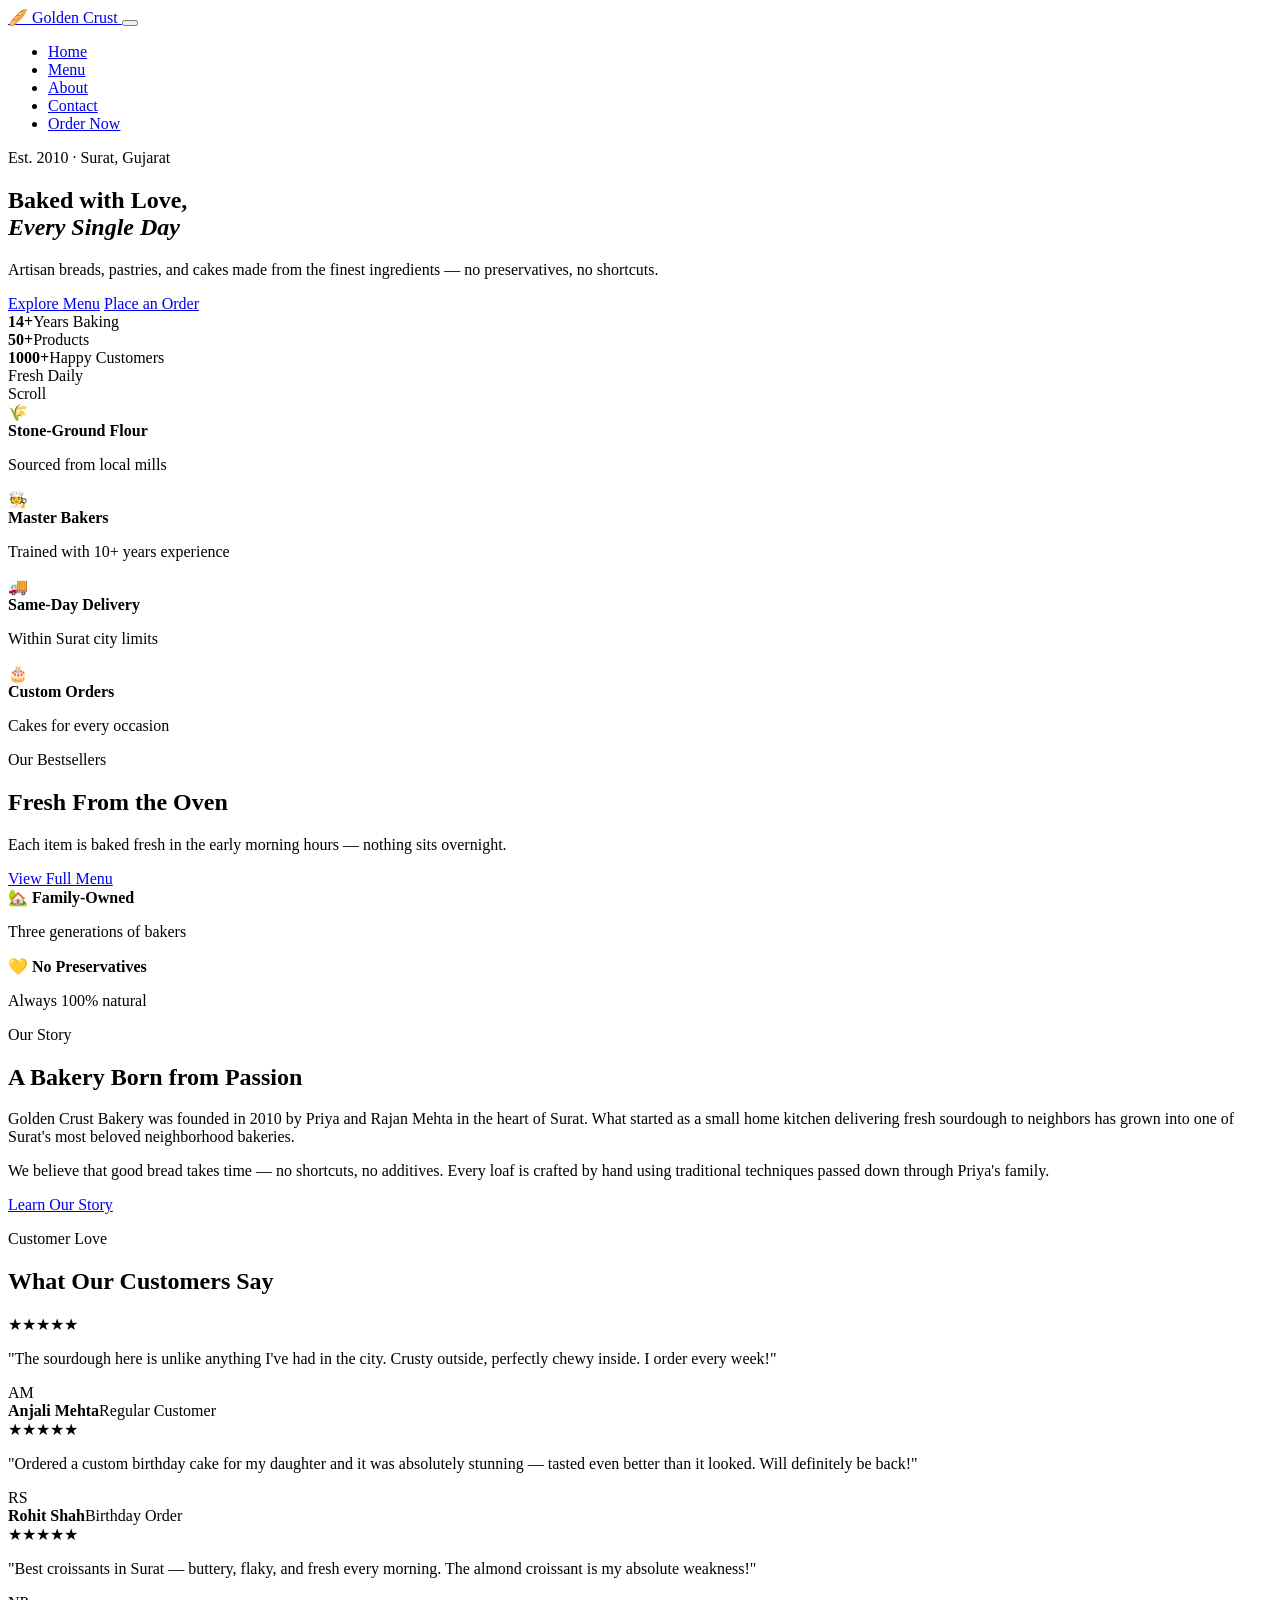
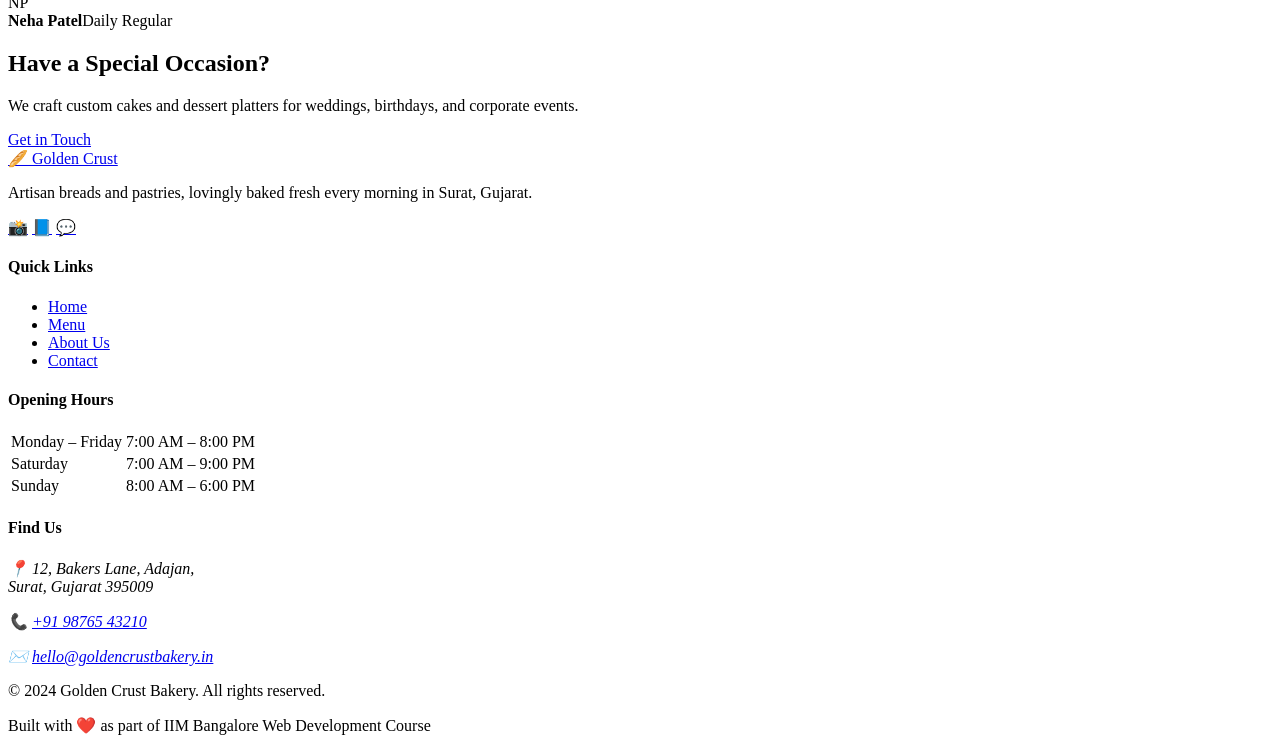
==== index.html @ b085b6be "Add files via upload" ====
<!DOCTYPE html>
<html lang="en">
<head>
  <meta charset="UTF-8" />
  <meta name="viewport" content="width=device-width, initial-scale=1.0" />
  <title>Golden Crust Bakery – Freshly Baked, Every Day</title>
  <link rel="stylesheet" href="css/style.css" />
  <link rel="preconnect" href="https://fonts.googleapis.com">
  <link href="https://fonts.googleapis.com/css2?family=Playfair+Display:ital,wght@0,400;0,700;1,400&family=Lato:wght@300;400;700&display=swap" rel="stylesheet">
</head>
<body>

  <!-- ===== NAVIGATION ===== -->
  <nav class="navbar" id="navbar">
    <div class="nav-container">
      <a href="index.html" class="nav-logo">
        <span class="logo-icon">🥖</span>
        <span class="logo-text">Golden Crust</span>
      </a>
      <button class="hamburger" id="hamburger" aria-label="Toggle menu">
        <span></span><span></span><span></span>
      </button>
      <ul class="nav-links" id="navLinks">
        <li><a href="index.html" class="active">Home</a></li>
        <li><a href="menu.html">Menu</a></li>
        <li><a href="about.html">About</a></li>
        <li><a href="contact.html">Contact</a></li>
        <li><a href="contact.html" class="nav-cta">Order Now</a></li>
      </ul>
    </div>
  </nav>

  <!-- ===== HERO ===== -->
  <section class="hero" id="hero">
    <div class="hero-content">
      <p class="hero-eyebrow">Est. 2010 · Surat, Gujarat</p>
      <h1 class="hero-title">Baked with Love,<br><em>Every Single Day</em></h1>
      <p class="hero-subtitle">Artisan breads, pastries, and cakes made from the finest ingredients — no preservatives, no shortcuts.</p>
      <div class="hero-buttons">
        <a href="menu.html" class="btn btn-primary">Explore Menu</a>
        <a href="contact.html" class="btn btn-outline">Place an Order</a>
      </div>
      <div class="hero-stats">
        <div class="stat"><strong>14+</strong><span>Years Baking</span></div>
        <div class="stat-divider"></div>
        <div class="stat"><strong>50+</strong><span>Products</span></div>
        <div class="stat-divider"></div>
        <div class="stat"><strong>1000+</strong><span>Happy Customers</span></div>
      </div>
    </div>
    <div class="hero-visual">
      <div class="hero-image-wrapper">
        <div class="hero-badge">Fresh Daily</div>
        <div class="hero-img-placeholder">
          <div class="bread-art">
            <div class="bread-body"></div>
            <div class="steam s1"></div>
            <div class="steam s2"></div>
            <div class="steam s3"></div>
          </div>
        </div>
      </div>
    </div>
    <div class="hero-scroll-hint">
      <span>Scroll</span>
      <div class="scroll-arrow"></div>
    </div>
  </section>

  <!-- ===== FEATURES STRIP ===== -->
  <section class="features-strip">
    <div class="feature-item">
      <span class="feature-icon">🌾</span>
      <div>
        <strong>Stone-Ground Flour</strong>
        <p>Sourced from local mills</p>
      </div>
    </div>
    <div class="feature-item">
      <span class="feature-icon">🧑‍🍳</span>
      <div>
        <strong>Master Bakers</strong>
        <p>Trained with 10+ years experience</p>
      </div>
    </div>
    <div class="feature-item">
      <span class="feature-icon">🚚</span>
      <div>
        <strong>Same-Day Delivery</strong>
        <p>Within Surat city limits</p>
      </div>
    </div>
    <div class="feature-item">
      <span class="feature-icon">🎂</span>
      <div>
        <strong>Custom Orders</strong>
        <p>Cakes for every occasion</p>
      </div>
    </div>
  </section>

  <!-- ===== FEATURED PRODUCTS ===== -->
  <section class="section products-section" id="products">
    <div class="container">
      <div class="section-header">
        <p class="section-eyebrow">Our Bestsellers</p>
        <h2 class="section-title">Fresh From the Oven</h2>
        <p class="section-subtitle">Each item is baked fresh in the early morning hours — nothing sits overnight.</p>
      </div>
      <div class="products-grid" id="productsGrid">
        <!-- Populated by JS -->
      </div>
      <div class="section-cta">
        <a href="menu.html" class="btn btn-primary">View Full Menu</a>
      </div>
    </div>
  </section>

  <!-- ===== ABOUT TEASER ===== -->
  <section class="about-teaser section">
    <div class="container about-teaser-grid">
      <div class="about-teaser-visual">
        <div class="about-card card-1">
          <span class="about-card-icon">🏡</span>
          <strong>Family-Owned</strong>
          <p>Three generations of bakers</p>
        </div>
        <div class="about-card card-2">
          <span class="about-card-icon">💛</span>
          <strong>No Preservatives</strong>
          <p>Always 100% natural</p>
        </div>
        <div class="about-decoration"></div>
      </div>
      <div class="about-teaser-content">
        <p class="section-eyebrow">Our Story</p>
        <h2 class="section-title">A Bakery Born from Passion</h2>
        <p>Golden Crust Bakery was founded in 2010 by Priya and Rajan Mehta in the heart of Surat. What started as a small home kitchen delivering fresh sourdough to neighbors has grown into one of Surat's most beloved neighborhood bakeries.</p>
        <p>We believe that good bread takes time — no shortcuts, no additives. Every loaf is crafted by hand using traditional techniques passed down through Priya's family.</p>
        <a href="about.html" class="btn btn-outline">Learn Our Story</a>
      </div>
    </div>
  </section>

  <!-- ===== TESTIMONIALS ===== -->
  <section class="section testimonials-section">
    <div class="container">
      <div class="section-header">
        <p class="section-eyebrow">Customer Love</p>
        <h2 class="section-title">What Our Customers Say</h2>
      </div>
      <div class="testimonials-grid">
        <div class="testimonial-card">
          <div class="stars">★★★★★</div>
          <p>"The sourdough here is unlike anything I've had in the city. Crusty outside, perfectly chewy inside. I order every week!"</p>
          <div class="testimonial-author">
            <div class="author-avatar">AM</div>
            <div><strong>Anjali Mehta</strong><span>Regular Customer</span></div>
          </div>
        </div>
        <div class="testimonial-card featured-testimonial">
          <div class="stars">★★★★★</div>
          <p>"Ordered a custom birthday cake for my daughter and it was absolutely stunning — tasted even better than it looked. Will definitely be back!"</p>
          <div class="testimonial-author">
            <div class="author-avatar">RS</div>
            <div><strong>Rohit Shah</strong><span>Birthday Order</span></div>
          </div>
        </div>
        <div class="testimonial-card">
          <div class="stars">★★★★★</div>
          <p>"Best croissants in Surat — buttery, flaky, and fresh every morning. The almond croissant is my absolute weakness!"</p>
          <div class="testimonial-author">
            <div class="author-avatar">NP</div>
            <div><strong>Neha Patel</strong><span>Daily Regular</span></div>
          </div>
        </div>
      </div>
    </div>
  </section>

  <!-- ===== CTA BANNER ===== -->
  <section class="cta-banner">
    <div class="container cta-inner">
      <div>
        <h2>Have a Special Occasion?</h2>
        <p>We craft custom cakes and dessert platters for weddings, birthdays, and corporate events.</p>
      </div>
      <a href="contact.html" class="btn btn-primary btn-large">Get in Touch</a>
    </div>
  </section>

  <!-- ===== FOOTER ===== -->
  <footer class="footer">
    <div class="container footer-grid">
      <div class="footer-brand">
        <a href="index.html" class="nav-logo">
          <span class="logo-icon">🥖</span>
          <span class="logo-text">Golden Crust</span>
        </a>
        <p>Artisan breads and pastries, lovingly baked fresh every morning in Surat, Gujarat.</p>
        <div class="footer-social">
          <a href="#" aria-label="Instagram">📸</a>
          <a href="#" aria-label="Facebook">📘</a>
          <a href="#" aria-label="WhatsApp">💬</a>
        </div>
      </div>
      <div class="footer-links">
        <h4>Quick Links</h4>
        <ul>
          <li><a href="index.html">Home</a></li>
          <li><a href="menu.html">Menu</a></li>
          <li><a href="about.html">About Us</a></li>
          <li><a href="contact.html">Contact</a></li>
        </ul>
      </div>
      <div class="footer-hours">
        <h4>Opening Hours</h4>
        <table class="hours-table">
          <tr><td>Monday – Friday</td><td>7:00 AM – 8:00 PM</td></tr>
          <tr><td>Saturday</td><td>7:00 AM – 9:00 PM</td></tr>
          <tr><td>Sunday</td><td>8:00 AM – 6:00 PM</td></tr>
        </table>
      </div>
      <div class="footer-contact">
        <h4>Find Us</h4>
        <address>
          <p>📍 12, Bakers Lane, Adajan,<br>Surat, Gujarat 395009</p>
          <p>📞 <a href="tel:+919876543210">+91 98765 43210</a></p>
          <p>✉️ <a href="mailto:hello@goldencrustbakery.in">hello@goldencrustbakery.in</a></p>
        </address>
      </div>
    </div>
    <div class="footer-bottom">
      <p>© 2024 Golden Crust Bakery. All rights reserved.</p>
      <p>Built with ❤️ as part of IIM Bangalore Web Development Course</p>
    </div>
  </footer>

  <script src="js/main.js"></script>
</body>
</html>
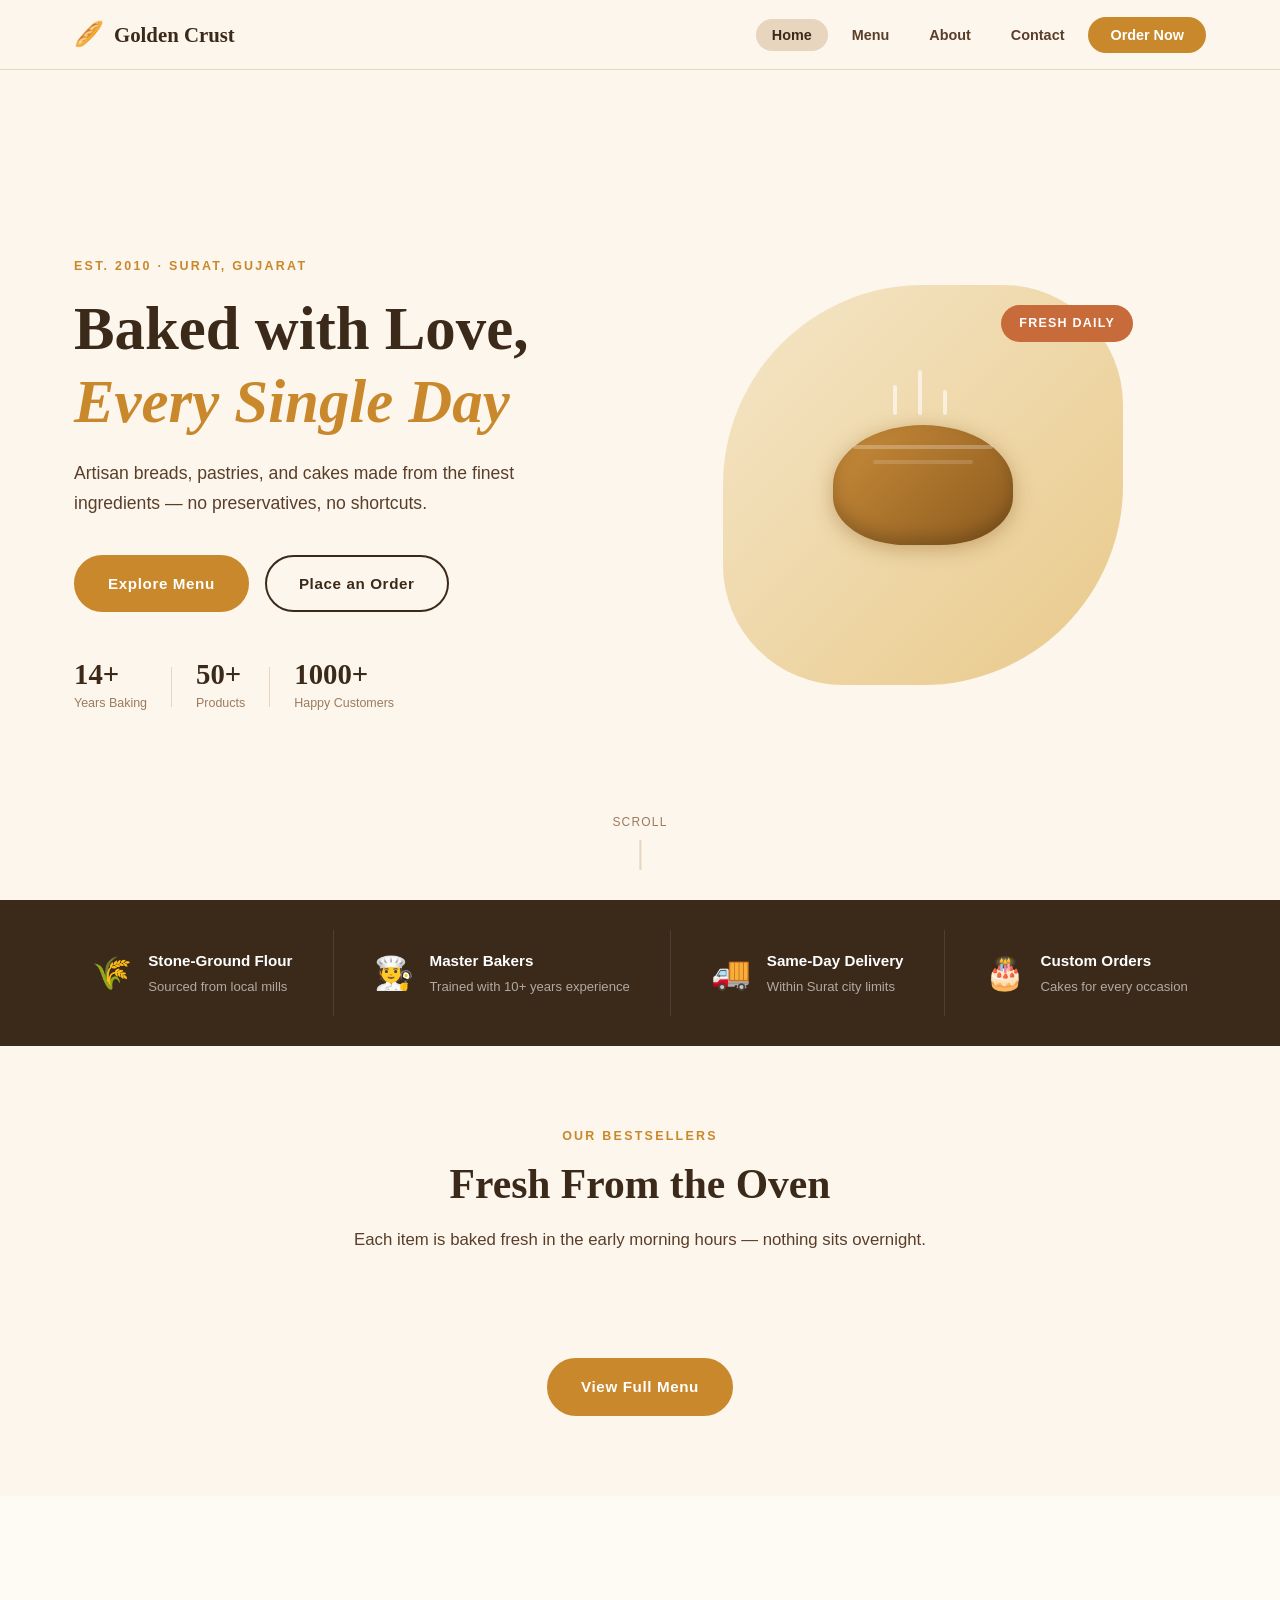
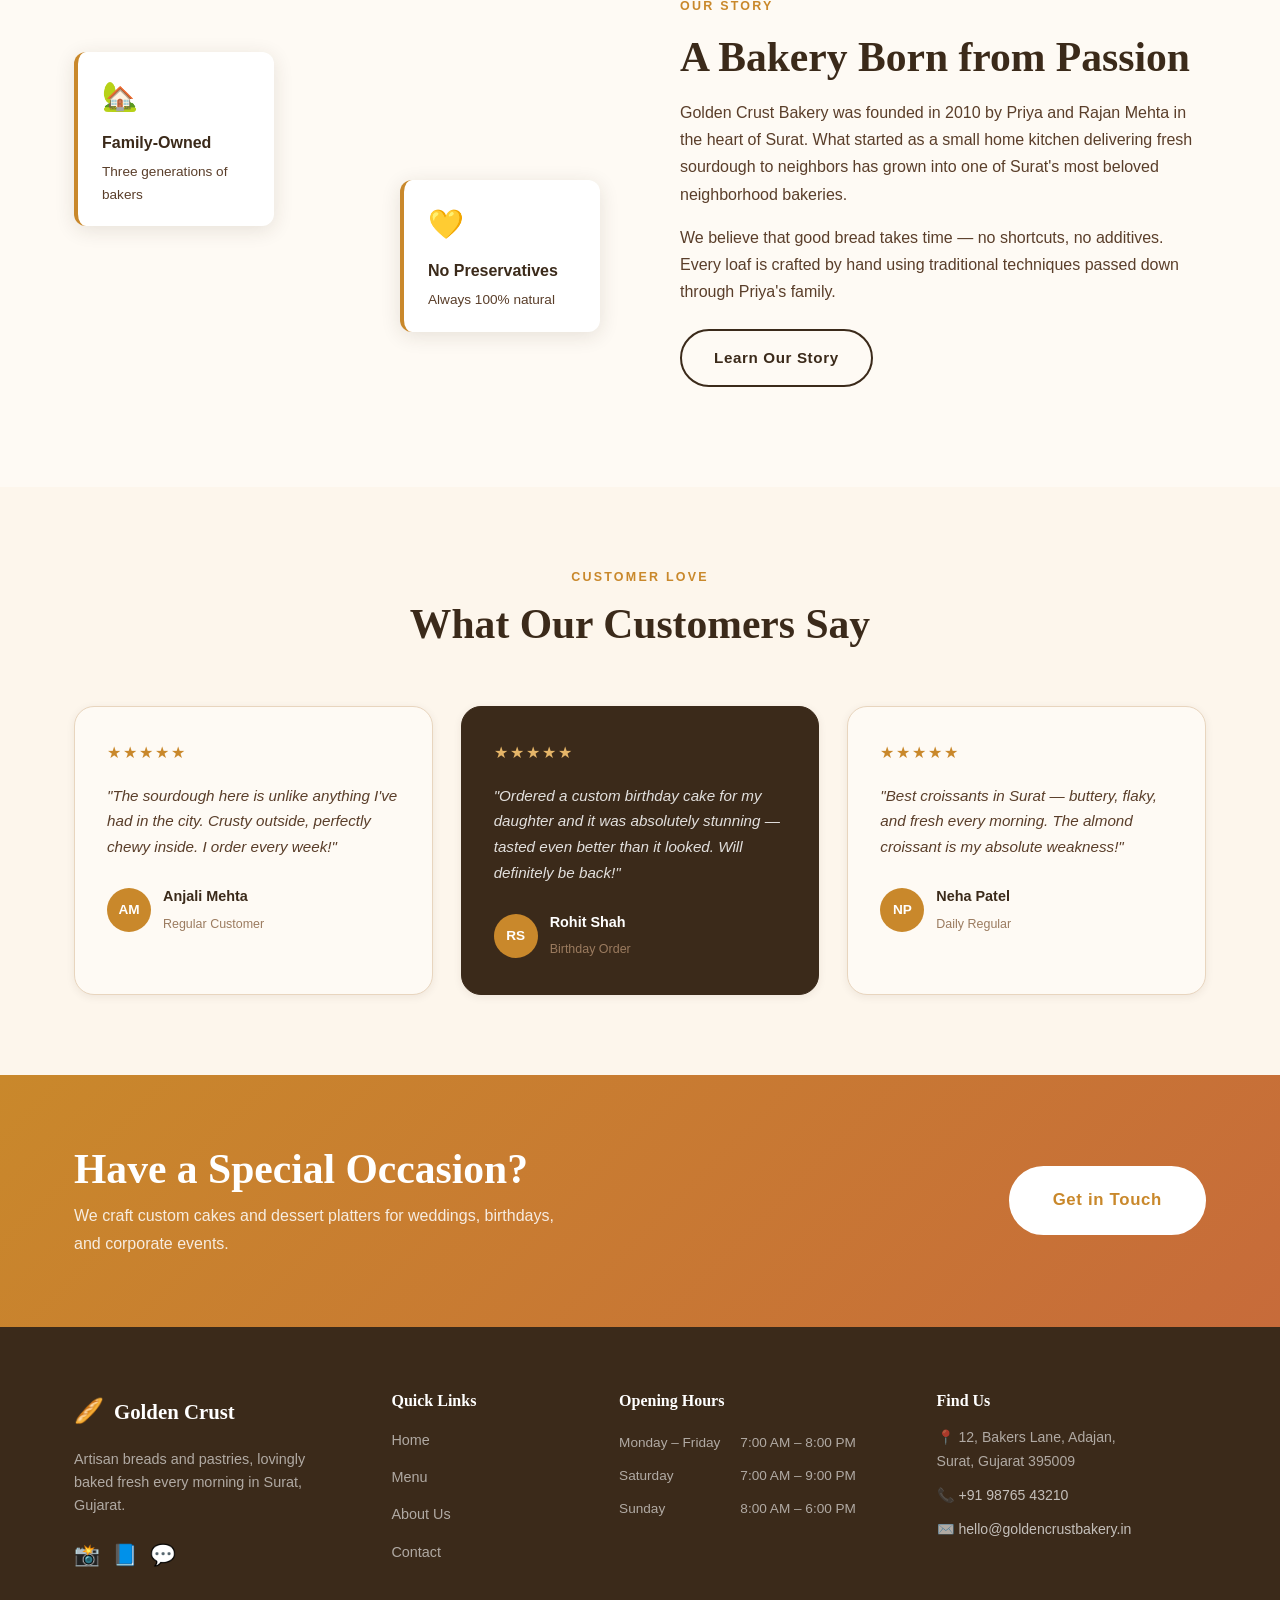
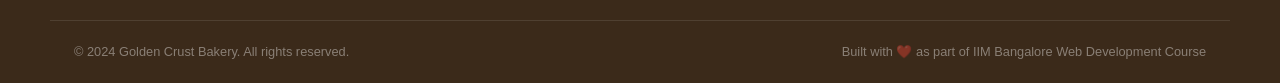
==== commit 5910391c: "Fix stylesheet link path in index.html" ====
--- a/index.html
+++ b/index.html
@@ -4,7 +4,7 @@
   <meta charset="UTF-8" />
   <meta name="viewport" content="width=device-width, initial-scale=1.0" />
   <title>Golden Crust Bakery – Freshly Baked, Every Day</title>
-  <link rel="stylesheet" href="css/style.css" />
+  <link rel="stylesheet" href="style.css" />
   <link rel="preconnect" href="https://fonts.googleapis.com">
   <link href="https://fonts.googleapis.com/css2?family=Playfair+Display:ital,wght@0,400;0,700;1,400&family=Lato:wght@300;400;700&display=swap" rel="stylesheet">
 </head>
--- a/style.css
+++ b/style.css
@@ -0,0 +1,1057 @@
+/* ======================================================
+   Golden Crust Bakery – Main Stylesheet
+   Aesthetic: Warm artisan / editorial bakery
+   Fonts: Playfair Display (headings) + Lato (body)
+   ====================================================== */
+
+/* === CSS VARIABLES === */
+:root {
+  --cream:       #FDF6EC;
+  --warm-white:  #FEFAF4;
+  --brown-dark:  #3B2A1A;
+  --brown-mid:   #7B4F2E;
+  --brown-light: #A0714A;
+  --gold:        #C9882B;
+  --gold-light:  #E5B568;
+  --terracotta:  #C76B3A;
+  --sage:        #8A9E7D;
+  --text-dark:   #2C1A0E;
+  --text-mid:    #5A3E2A;
+  --text-light:  #9B7B5F;
+  --border:      #E8D5BE;
+  --shadow-sm:   0 2px 8px rgba(59,42,26,0.08);
+  --shadow-md:   0 4px 20px rgba(59,42,26,0.12);
+  --shadow-lg:   0 8px 40px rgba(59,42,26,0.16);
+  --radius-sm:   6px;
+  --radius-md:   12px;
+  --radius-lg:   20px;
+  --radius-full: 100px;
+  --nav-height:  70px;
+  --transition:  0.3s cubic-bezier(0.4, 0, 0.2, 1);
+}
+
+/* === RESET & BASE === */
+*, *::before, *::after { box-sizing: border-box; margin: 0; padding: 0; }
+
+html { scroll-behavior: smooth; font-size: 16px; }
+
+body {
+  font-family: 'Lato', sans-serif;
+  background-color: var(--cream);
+  color: var(--text-dark);
+  line-height: 1.7;
+  overflow-x: hidden;
+}
+
+img { max-width: 100%; display: block; }
+a  { text-decoration: none; color: inherit; }
+ul { list-style: none; }
+address { font-style: normal; }
+
+/* === TYPOGRAPHY === */
+h1, h2, h3, h4 {
+  font-family: 'Playfair Display', serif;
+  line-height: 1.2;
+  color: var(--brown-dark);
+}
+h1 { font-size: clamp(2rem, 5vw, 3.5rem); font-weight: 700; }
+h2 { font-size: clamp(1.6rem, 3.5vw, 2.6rem); }
+h3 { font-size: 1.3rem; }
+p  { color: var(--text-mid); font-size: 1rem; }
+em { font-family: 'Playfair Display', serif; font-style: italic; color: var(--gold); }
+strong { color: var(--brown-dark); font-weight: 700; }
+
+/* === LAYOUT === */
+.container {
+  max-width: 1180px;
+  margin: 0 auto;
+  padding: 0 24px;
+}
+
+.section { padding: 80px 0; }
+
+.section-header {
+  text-align: center;
+  max-width: 640px;
+  margin: 0 auto 56px;
+}
+
+.section-eyebrow {
+  font-family: 'Lato', sans-serif;
+  font-size: 0.78rem;
+  font-weight: 700;
+  letter-spacing: 0.18em;
+  text-transform: uppercase;
+  color: var(--gold);
+  margin-bottom: 12px;
+}
+
+.section-title { margin-bottom: 16px; }
+.section-subtitle { font-size: 1.05rem; }
+
+/* === BUTTONS === */
+.btn {
+  display: inline-flex;
+  align-items: center;
+  gap: 8px;
+  padding: 14px 32px;
+  border-radius: var(--radius-full);
+  font-family: 'Lato', sans-serif;
+  font-size: 0.95rem;
+  font-weight: 700;
+  letter-spacing: 0.04em;
+  cursor: pointer;
+  transition: var(--transition);
+  border: 2px solid transparent;
+  text-align: center;
+}
+
+.btn-primary {
+  background: var(--gold);
+  color: #fff;
+  border-color: var(--gold);
+}
+.btn-primary:hover {
+  background: var(--brown-mid);
+  border-color: var(--brown-mid);
+  transform: translateY(-2px);
+  box-shadow: var(--shadow-md);
+}
+
+.btn-outline {
+  background: transparent;
+  color: var(--brown-dark);
+  border-color: var(--brown-dark);
+}
+.btn-outline:hover {
+  background: var(--brown-dark);
+  color: var(--cream);
+  transform: translateY(-2px);
+}
+
+.btn-large { padding: 18px 42px; font-size: 1.05rem; }
+.btn-full  { width: 100%; justify-content: center; }
+
+/* === NAVIGATION === */
+.navbar {
+  position: fixed;
+  top: 0; left: 0; right: 0;
+  height: var(--nav-height);
+  background: rgba(253,246,236,0.95);
+  backdrop-filter: blur(10px);
+  -webkit-backdrop-filter: blur(10px);
+  border-bottom: 1px solid var(--border);
+  z-index: 1000;
+  transition: box-shadow var(--transition);
+}
+.navbar.scrolled { box-shadow: var(--shadow-md); }
+
+.nav-container {
+  max-width: 1180px;
+  margin: 0 auto;
+  padding: 0 24px;
+  height: 100%;
+  display: flex;
+  align-items: center;
+  justify-content: space-between;
+}
+
+.nav-logo {
+  display: flex;
+  align-items: center;
+  gap: 10px;
+  font-family: 'Playfair Display', serif;
+  font-size: 1.3rem;
+  font-weight: 700;
+  color: var(--brown-dark);
+}
+.logo-icon { font-size: 1.5rem; }
+
+.nav-links {
+  display: flex;
+  align-items: center;
+  gap: 8px;
+}
+.nav-links a {
+  padding: 8px 16px;
+  border-radius: var(--radius-full);
+  font-size: 0.9rem;
+  font-weight: 700;
+  color: var(--text-mid);
+  transition: var(--transition);
+}
+.nav-links a:hover, .nav-links a.active {
+  color: var(--brown-dark);
+  background: var(--border);
+}
+.nav-cta {
+  background: var(--gold) !important;
+  color: #fff !important;
+  padding: 10px 22px !important;
+}
+.nav-cta:hover {
+  background: var(--brown-mid) !important;
+}
+
+/* Hamburger */
+.hamburger {
+  display: none;
+  flex-direction: column;
+  gap: 5px;
+  background: none;
+  border: none;
+  cursor: pointer;
+  padding: 4px;
+}
+.hamburger span {
+  display: block;
+  width: 24px;
+  height: 2px;
+  background: var(--brown-dark);
+  border-radius: 2px;
+  transition: var(--transition);
+}
+
+/* === HERO === */
+.hero {
+  min-height: 100vh;
+  padding-top: var(--nav-height);
+  display: grid;
+  grid-template-columns: 1fr 1fr;
+  align-items: center;
+  gap: 0;
+  max-width: 1180px;
+  margin: 0 auto;
+  padding-left: 24px;
+  padding-right: 24px;
+  position: relative;
+}
+
+.hero-content { padding-right: 40px; }
+
+.hero-eyebrow {
+  font-size: 0.78rem;
+  font-weight: 700;
+  letter-spacing: 0.18em;
+  text-transform: uppercase;
+  color: var(--gold);
+  margin-bottom: 16px;
+}
+
+.hero-title {
+  font-size: clamp(2.4rem, 5vw, 3.8rem);
+  margin-bottom: 20px;
+  animation: fadeInUp 0.8s ease both;
+}
+
+.hero-subtitle {
+  font-size: 1.1rem;
+  max-width: 480px;
+  margin-bottom: 36px;
+  animation: fadeInUp 0.8s ease 0.15s both;
+}
+
+.hero-buttons {
+  display: flex;
+  gap: 16px;
+  flex-wrap: wrap;
+  margin-bottom: 48px;
+  animation: fadeInUp 0.8s ease 0.3s both;
+}
+
+.hero-stats {
+  display: flex;
+  align-items: center;
+  gap: 24px;
+  animation: fadeInUp 0.8s ease 0.45s both;
+}
+.stat { display: flex; flex-direction: column; }
+.stat strong { font-size: 1.8rem; font-family: 'Playfair Display', serif; color: var(--brown-dark); line-height: 1; }
+.stat span { font-size: 0.78rem; color: var(--text-light); margin-top: 4px; }
+.stat-divider { width: 1px; height: 40px; background: var(--border); }
+
+/* Hero visual */
+.hero-visual {
+  display: flex;
+  justify-content: center;
+  align-items: center;
+  animation: fadeIn 1s ease 0.2s both;
+}
+.hero-image-wrapper {
+  position: relative;
+  width: 400px;
+  height: 400px;
+}
+.hero-badge {
+  position: absolute;
+  top: 20px; right: -10px;
+  background: var(--terracotta);
+  color: #fff;
+  font-size: 0.78rem;
+  font-weight: 700;
+  letter-spacing: 0.1em;
+  text-transform: uppercase;
+  padding: 8px 18px;
+  border-radius: var(--radius-full);
+  z-index: 2;
+  animation: pulse 2s ease-in-out infinite;
+}
+.hero-img-placeholder {
+  width: 100%;
+  height: 100%;
+  background: linear-gradient(135deg, #F5E6C8 0%, #E8C98A 100%);
+  border-radius: 50% 30% 50% 30%;
+  display: flex;
+  align-items: center;
+  justify-content: center;
+  overflow: hidden;
+}
+
+/* Bread illustration */
+.bread-art { position: relative; display: flex; flex-direction: column; align-items: center; }
+.bread-body {
+  width: 180px;
+  height: 120px;
+  background: linear-gradient(135deg, #C98C3A, #8B5A1E);
+  border-radius: 50% 50% 40% 40%;
+  box-shadow: 0 4px 20px rgba(139,90,30,0.4), inset 0 -8px 16px rgba(0,0,0,0.2);
+  position: relative;
+}
+.bread-body::before {
+  content: '';
+  position: absolute;
+  top: 20px; left: 50%;
+  transform: translateX(-50%);
+  width: 140px; height: 4px;
+  background: rgba(255,255,255,0.25);
+  border-radius: 2px;
+}
+.bread-body::after {
+  content: '';
+  position: absolute;
+  top: 35px; left: 50%;
+  transform: translateX(-50%);
+  width: 100px; height: 4px;
+  background: rgba(255,255,255,0.15);
+  border-radius: 2px;
+}
+.steam { width: 4px; border-radius: 10px; background: rgba(255,255,255,0.6); position: absolute; animation: steamRise 2s ease-in-out infinite; }
+.s1 { height: 30px; top: -40px; left: 60px; animation-delay: 0s; }
+.s2 { height: 45px; top: -55px; left: 85px; animation-delay: 0.4s; }
+.s3 { height: 25px; top: -35px; left: 110px; animation-delay: 0.8s; }
+
+/* Hero scroll hint */
+.hero-scroll-hint {
+  position: absolute;
+  bottom: 30px;
+  left: 50%;
+  transform: translateX(-50%);
+  display: flex;
+  flex-direction: column;
+  align-items: center;
+  gap: 8px;
+  color: var(--text-light);
+  font-size: 0.75rem;
+  letter-spacing: 0.1em;
+  text-transform: uppercase;
+}
+.scroll-arrow {
+  width: 2px;
+  height: 30px;
+  background: var(--border);
+  position: relative;
+  overflow: hidden;
+}
+.scroll-arrow::after {
+  content: '';
+  position: absolute;
+  top: -30px;
+  left: 0;
+  width: 100%;
+  height: 100%;
+  background: var(--gold);
+  animation: scrollLine 1.5s ease-in-out infinite;
+}
+
+/* === FEATURES STRIP === */
+.features-strip {
+  background: var(--brown-dark);
+  padding: 30px 0;
+  display: flex;
+  justify-content: center;
+  gap: 0;
+  flex-wrap: wrap;
+}
+.feature-item {
+  display: flex;
+  align-items: center;
+  gap: 16px;
+  padding: 16px 40px;
+  border-right: 1px solid rgba(255,255,255,0.1);
+}
+.feature-item:last-child { border-right: none; }
+.feature-icon { font-size: 2rem; }
+.feature-item strong { display: block; color: #fff; font-size: 0.95rem; margin-bottom: 2px; }
+.feature-item p { color: rgba(255,255,255,0.6); font-size: 0.82rem; }
+
+/* === PRODUCTS GRID === */
+.products-grid {
+  display: grid;
+  grid-template-columns: repeat(auto-fill, minmax(260px, 1fr));
+  gap: 28px;
+  margin-bottom: 48px;
+}
+
+.product-card {
+  background: var(--warm-white);
+  border-radius: var(--radius-lg);
+  overflow: hidden;
+  box-shadow: var(--shadow-sm);
+  transition: var(--transition);
+  border: 1px solid var(--border);
+}
+.product-card:hover {
+  transform: translateY(-6px);
+  box-shadow: var(--shadow-lg);
+}
+
+.product-img {
+  height: 220px;
+  position: relative;
+  overflow: hidden;
+  background: linear-gradient(135deg, var(--cream), #EDD9AE);
+}
+.product-img img {
+  width: 100%;
+  height: 100%;
+  object-fit: cover;
+  display: block;
+  transition: transform 0.4s ease;
+}
+.product-card:hover .product-img img {
+  transform: scale(1.06);
+}
+
+.product-badge {
+  position: absolute;
+  top: 12px;
+  left: 12px;
+  font-size: 0.7rem;
+  font-weight: 700;
+  text-transform: uppercase;
+  letter-spacing: 0.08em;
+  padding: 4px 10px;
+  border-radius: var(--radius-full);
+  background: var(--gold);
+  color: #fff;
+}
+.badge-new { background: var(--sage); }
+.badge-seasonal { background: var(--terracotta); }
+
+.product-body { padding: 20px; }
+.product-body h3 { font-size: 1.1rem; margin-bottom: 6px; }
+.product-body p { font-size: 0.88rem; margin-bottom: 14px; line-height: 1.5; }
+.product-footer {
+  display: flex;
+  justify-content: space-between;
+  align-items: center;
+}
+.product-price {
+  font-family: 'Playfair Display', serif;
+  font-size: 1.2rem;
+  font-weight: 700;
+  color: var(--gold);
+}
+.product-order-btn {
+  background: none;
+  border: 1.5px solid var(--brown-mid);
+  color: var(--brown-mid);
+  font-size: 0.8rem;
+  font-weight: 700;
+  padding: 6px 16px;
+  border-radius: var(--radius-full);
+  cursor: pointer;
+  transition: var(--transition);
+  font-family: 'Lato', sans-serif;
+}
+.product-order-btn:hover {
+  background: var(--brown-mid);
+  color: #fff;
+}
+
+.section-cta { text-align: center; }
+
+/* === ABOUT TEASER === */
+.about-teaser { background: var(--warm-white); }
+
+.about-teaser-grid {
+  display: grid;
+  grid-template-columns: 1fr 1fr;
+  gap: 80px;
+  align-items: center;
+}
+
+.about-teaser-visual {
+  position: relative;
+  height: 400px;
+}
+.about-card {
+  background: #fff;
+  border-radius: var(--radius-md);
+  padding: 20px 24px;
+  box-shadow: var(--shadow-md);
+  position: absolute;
+  border-left: 4px solid var(--gold);
+  transition: var(--transition);
+}
+.about-card:hover { transform: translateY(-4px); }
+.about-card-icon { font-size: 1.8rem; display: block; margin-bottom: 8px; }
+.about-card strong { display: block; font-size: 1rem; margin-bottom: 4px; }
+.about-card p { font-size: 0.85rem; }
+.card-1 { top: 60px; left: 0; width: 200px; }
+.card-2 { bottom: 60px; right: 0; width: 200px; }
+.about-decoration {
+  position: absolute;
+  top: 50%;
+  left: 50%;
+  transform: translate(-50%, -50%);
+  width: 280px;
+  height: 280px;
+  border-radius: 50% 30% 50% 30%;
+  background: linear-gradient(135deg, var(--cream), #EDD9AE);
+  z-index: -1;
+}
+
+.about-teaser-content { padding: 20px 0; }
+.about-teaser-content p { margin-bottom: 16px; }
+.about-teaser-content .btn { margin-top: 8px; }
+
+/* === TESTIMONIALS === */
+.testimonials-section { background: var(--cream); }
+
+.testimonials-grid {
+  display: grid;
+  grid-template-columns: repeat(3, 1fr);
+  gap: 28px;
+}
+
+.testimonial-card {
+  background: var(--warm-white);
+  border-radius: var(--radius-lg);
+  padding: 32px;
+  box-shadow: var(--shadow-sm);
+  border: 1px solid var(--border);
+  transition: var(--transition);
+}
+.testimonial-card:hover { box-shadow: var(--shadow-md); transform: translateY(-4px); }
+.featured-testimonial {
+  background: var(--brown-dark);
+  border-color: var(--brown-dark);
+}
+.featured-testimonial .stars { color: var(--gold-light); }
+.featured-testimonial p { color: rgba(255,255,255,0.85); }
+.featured-testimonial strong { color: #fff; }
+.featured-testimonial span { color: rgba(255,255,255,0.55); }
+
+.stars { color: var(--gold); font-size: 1rem; margin-bottom: 16px; letter-spacing: 2px; }
+
+.testimonial-card > p {
+  font-size: 0.95rem;
+  line-height: 1.7;
+  font-style: italic;
+  margin-bottom: 24px;
+}
+
+.testimonial-author {
+  display: flex;
+  align-items: center;
+  gap: 12px;
+}
+.author-avatar {
+  width: 44px; height: 44px;
+  border-radius: 50%;
+  background: var(--gold);
+  color: #fff;
+  display: flex;
+  align-items: center;
+  justify-content: center;
+  font-weight: 700;
+  font-size: 0.85rem;
+  flex-shrink: 0;
+}
+.testimonial-author strong { display: block; font-size: 0.9rem; }
+.testimonial-author span { font-size: 0.78rem; color: var(--text-light); }
+
+/* === CTA BANNER === */
+.cta-banner {
+  background: linear-gradient(135deg, var(--gold) 0%, var(--terracotta) 100%);
+  padding: 70px 0;
+}
+.cta-inner {
+  display: flex;
+  align-items: center;
+  justify-content: space-between;
+  gap: 40px;
+  flex-wrap: wrap;
+}
+.cta-banner h2 { color: #fff; margin-bottom: 8px; }
+.cta-banner p { color: rgba(255,255,255,0.85); max-width: 500px; }
+.cta-banner .btn-primary {
+  background: #fff;
+  color: var(--gold);
+  border-color: #fff;
+  flex-shrink: 0;
+}
+.cta-banner .btn-primary:hover {
+  background: var(--brown-dark);
+  color: #fff;
+  border-color: var(--brown-dark);
+}
+
+/* === PAGE HEADER (inner pages) === */
+.page-header {
+  background: var(--brown-dark);
+  padding: 100px 0 60px;
+  margin-top: var(--nav-height);
+  text-align: center;
+}
+.page-header h1 { color: #fff; margin-bottom: 12px; }
+.page-header p { color: rgba(255,255,255,0.7); font-size: 1.05rem; }
+.page-header .section-eyebrow { color: var(--gold-light); }
+
+/* === MENU PAGE === */
+.menu-filters {
+  display: flex;
+  gap: 10px;
+  flex-wrap: wrap;
+  margin-bottom: 48px;
+  justify-content: center;
+}
+.filter-btn {
+  padding: 10px 24px;
+  border-radius: var(--radius-full);
+  border: 2px solid var(--border);
+  background: var(--warm-white);
+  color: var(--text-mid);
+  font-family: 'Lato', sans-serif;
+  font-size: 0.9rem;
+  font-weight: 700;
+  cursor: pointer;
+  transition: var(--transition);
+}
+.filter-btn:hover, .filter-btn.active {
+  background: var(--brown-dark);
+  border-color: var(--brown-dark);
+  color: #fff;
+}
+
+.menu-grid {
+  display: grid;
+  grid-template-columns: repeat(auto-fill, minmax(260px, 1fr));
+  gap: 28px;
+}
+
+/* Custom Order Section */
+.custom-order-section { background: var(--warm-white); }
+.custom-order-inner {
+  display: flex;
+  gap: 60px;
+  align-items: center;
+  flex-wrap: wrap;
+}
+.custom-order-text { flex: 1; min-width: 280px; }
+.custom-order-text h2 { margin-bottom: 12px; }
+.custom-order-text p { margin-bottom: 20px; }
+.custom-order-list { display: flex; flex-direction: column; gap: 8px; }
+.custom-order-list li { font-size: 0.95rem; color: var(--text-mid); }
+
+/* === ABOUT PAGE === */
+.story-section { background: var(--warm-white); }
+.story-grid {
+  display: grid;
+  grid-template-columns: 1fr 1fr;
+  gap: 80px;
+  align-items: center;
+}
+.story-img-block {
+  position: relative;
+  height: 400px;
+}
+.story-img-inner {
+  width: 100%;
+  height: 100%;
+  background: linear-gradient(135deg, var(--cream), #EDD9AE);
+  border-radius: var(--radius-lg);
+  display: flex;
+  align-items: center;
+  justify-content: center;
+  text-align: center;
+}
+.story-placeholder p { font-size: 1rem; color: var(--text-mid); margin-top: 10px; }
+.story-placeholder small { color: var(--text-light); font-size: 0.85rem; }
+.story-img-tag {
+  position: absolute;
+  bottom: -16px;
+  right: 24px;
+  background: var(--gold);
+  color: #fff;
+  padding: 10px 20px;
+  border-radius: var(--radius-full);
+  font-weight: 700;
+  font-size: 0.9rem;
+  box-shadow: var(--shadow-md);
+}
+.story-content p { margin-bottom: 16px; }
+.story-content .btn { margin-top: 8px; }
+
+/* Values */
+.values-section { background: var(--cream); }
+.values-grid {
+  display: grid;
+  grid-template-columns: repeat(auto-fill, minmax(240px, 1fr));
+  gap: 28px;
+}
+.value-card {
+  background: var(--warm-white);
+  border-radius: var(--radius-lg);
+  padding: 36px 28px;
+  text-align: center;
+  border: 1px solid var(--border);
+  transition: var(--transition);
+}
+.value-card:hover { transform: translateY(-4px); box-shadow: var(--shadow-md); }
+.value-icon { font-size: 2.4rem; margin-bottom: 16px; }
+.value-card h3 { margin-bottom: 10px; }
+
+/* Team */
+.team-section { background: var(--warm-white); }
+.team-grid {
+  display: grid;
+  grid-template-columns: repeat(auto-fill, minmax(220px, 1fr));
+  gap: 28px;
+}
+.team-card {
+  background: var(--cream);
+  border-radius: var(--radius-lg);
+  padding: 32px 24px;
+  text-align: center;
+  border: 1px solid var(--border);
+  transition: var(--transition);
+}
+.team-card:hover { transform: translateY(-4px); box-shadow: var(--shadow-md); }
+.team-avatar {
+  width: 72px; height: 72px;
+  border-radius: 50%;
+  background: linear-gradient(135deg, var(--gold), var(--terracotta));
+  color: #fff;
+  font-size: 1.2rem;
+  font-weight: 700;
+  display: flex;
+  align-items: center;
+  justify-content: center;
+  margin: 0 auto 16px;
+}
+.team-role {
+  color: var(--gold);
+  font-size: 0.82rem;
+  font-weight: 700;
+  text-transform: uppercase;
+  letter-spacing: 0.08em;
+  margin-bottom: 12px;
+}
+
+/* Timeline */
+.milestones-section { background: var(--cream); }
+.timeline {
+  position: relative;
+  max-width: 720px;
+  margin: 0 auto;
+}
+.timeline::before {
+  content: '';
+  position: absolute;
+  left: 80px;
+  top: 0; bottom: 0;
+  width: 2px;
+  background: var(--border);
+}
+.timeline-item {
+  display: grid;
+  grid-template-columns: 120px 1fr;
+  gap: 24px;
+  margin-bottom: 40px;
+  position: relative;
+}
+.timeline-item::before {
+  content: '';
+  position: absolute;
+  left: 73px;
+  top: 6px;
+  width: 16px;
+  height: 16px;
+  border-radius: 50%;
+  background: var(--gold);
+  border: 3px solid var(--cream);
+}
+.timeline-year {
+  font-family: 'Playfair Display', serif;
+  font-size: 1.1rem;
+  font-weight: 700;
+  color: var(--gold);
+  text-align: right;
+  padding-right: 24px;
+  padding-top: 2px;
+}
+.timeline-content h3 { font-size: 1rem; margin-bottom: 6px; }
+
+/* === CONTACT PAGE === */
+.contact-grid {
+  display: grid;
+  grid-template-columns: 1.4fr 1fr;
+  gap: 60px;
+  align-items: start;
+}
+
+.contact-form-wrapper h2 { margin-bottom: 8px; }
+.form-subtext { font-size: 0.9rem; margin-bottom: 28px; }
+
+.contact-form { display: flex; flex-direction: column; gap: 18px; }
+
+.form-row { display: grid; grid-template-columns: 1fr 1fr; gap: 18px; }
+
+.form-group { display: flex; flex-direction: column; gap: 6px; }
+.form-group label {
+  font-size: 0.85rem;
+  font-weight: 700;
+  color: var(--brown-dark);
+  letter-spacing: 0.02em;
+}
+.form-group input,
+.form-group select,
+.form-group textarea {
+  padding: 13px 16px;
+  border: 2px solid var(--border);
+  border-radius: var(--radius-md);
+  font-family: 'Lato', sans-serif;
+  font-size: 0.95rem;
+  color: var(--text-dark);
+  background: var(--warm-white);
+  transition: border-color var(--transition);
+  outline: none;
+}
+.form-group input:focus,
+.form-group select:focus,
+.form-group textarea:focus {
+  border-color: var(--gold);
+  box-shadow: 0 0 0 3px rgba(201,136,43,0.1);
+}
+.form-group input.error,
+.form-group select.error,
+.form-group textarea.error {
+  border-color: #e53e3e;
+}
+.field-error {
+  font-size: 0.78rem;
+  color: #e53e3e;
+  min-height: 16px;
+}
+.form-checkbox {
+  flex-direction: row;
+  align-items: center;
+  gap: 10px;
+}
+.form-checkbox input { width: auto; }
+.form-checkbox label { font-weight: 400; cursor: pointer; }
+
+.form-success {
+  display: flex;
+  align-items: center;
+  gap: 16px;
+  background: #f0fff4;
+  border: 2px solid #68d391;
+  border-radius: var(--radius-md);
+  padding: 20px;
+  margin-bottom: 20px;
+}
+.form-success span { font-size: 1.8rem; }
+.form-success strong { display: block; color: #276749; margin-bottom: 4px; }
+.form-success p { color: #276749; font-size: 0.9rem; }
+.hidden { display: none !important; }
+
+/* Contact Info */
+.contact-info { display: flex; flex-direction: column; gap: 16px; }
+.info-card {
+  background: var(--warm-white);
+  border-radius: var(--radius-md);
+  padding: 22px 24px;
+  border: 1px solid var(--border);
+}
+.info-card h3 { font-size: 1rem; margin-bottom: 8px; }
+.info-card p { font-size: 0.9rem; }
+.info-link {
+  display: inline-block;
+  margin-top: 8px;
+  font-size: 0.85rem;
+  font-weight: 700;
+  color: var(--gold);
+}
+.info-note { font-size: 0.8rem; color: var(--text-light); margin-top: 4px; }
+.hours-card .hours-table.full-width { width: 100%; }
+.social-links { display: flex; flex-direction: column; gap: 8px; margin-top: 4px; }
+.social-link { font-size: 0.9rem; color: var(--text-mid); }
+.social-link:hover { color: var(--gold); }
+
+/* Map */
+.map-section { height: 360px; }
+.map-placeholder {
+  width: 100%;
+  height: 100%;
+  background: linear-gradient(135deg, #E8D5BE 0%, #D4B896 100%);
+  display: flex;
+  align-items: center;
+  justify-content: center;
+}
+.map-inner { text-align: center; }
+.map-pin { font-size: 3rem; display: block; margin-bottom: 12px; }
+.map-inner h3 { margin-bottom: 8px; }
+.map-inner p { font-size: 0.9rem; margin-bottom: 20px; }
+
+/* === FOOTER === */
+.footer {
+  background: var(--brown-dark);
+  padding: 64px 0 0;
+}
+.footer-grid {
+  display: grid;
+  grid-template-columns: 1.5fr 1fr 1.5fr 1.5fr;
+  gap: 48px;
+  padding-bottom: 48px;
+}
+.footer-brand .nav-logo { margin-bottom: 16px; color: #fff; }
+.footer-brand p { color: rgba(255,255,255,0.6); font-size: 0.9rem; line-height: 1.6; margin-bottom: 20px; }
+.footer-social { display: flex; gap: 12px; }
+.footer-social a { font-size: 1.3rem; transition: transform var(--transition); }
+.footer-social a:hover { transform: scale(1.2); }
+
+.footer h4 {
+  color: #fff;
+  font-family: 'Playfair Display', serif;
+  font-size: 1rem;
+  margin-bottom: 16px;
+}
+.footer-links ul { display: flex; flex-direction: column; gap: 10px; }
+.footer-links a { color: rgba(255,255,255,0.6); font-size: 0.9rem; transition: color var(--transition); }
+.footer-links a:hover { color: var(--gold-light); }
+
+.hours-table { border-collapse: collapse; }
+.hours-table td { padding: 5px 0; color: rgba(255,255,255,0.6); font-size: 0.85rem; }
+.hours-table td:last-child { padding-left: 20px; }
+
+.footer-contact address p { color: rgba(255,255,255,0.6); font-size: 0.88rem; margin-bottom: 10px; }
+.footer-contact a { color: rgba(255,255,255,0.7); }
+.footer-contact a:hover { color: var(--gold-light); }
+
+.footer-bottom {
+  border-top: 1px solid rgba(255,255,255,0.1);
+  padding: 20px 24px;
+  display: flex;
+  justify-content: space-between;
+  align-items: center;
+  flex-wrap: wrap;
+  gap: 10px;
+  max-width: 1180px;
+  margin: 0 auto;
+}
+.footer-bottom p { color: rgba(255,255,255,0.4); font-size: 0.8rem; }
+
+/* === ANIMATIONS === */
+@keyframes fadeInUp {
+  from { opacity: 0; transform: translateY(30px); }
+  to   { opacity: 1; transform: translateY(0); }
+}
+@keyframes fadeIn {
+  from { opacity: 0; }
+  to   { opacity: 1; }
+}
+@keyframes steamRise {
+  0%, 100% { opacity: 0; transform: translateY(0) scaleX(1); }
+  50%       { opacity: 0.8; transform: translateY(-20px) scaleX(1.5); }
+}
+@keyframes pulse {
+  0%, 100% { transform: scale(1); }
+  50%       { transform: scale(1.05); }
+}
+@keyframes scrollLine {
+  0%   { transform: translateY(-100%); }
+  100% { transform: translateY(200%); }
+}
+
+/* Scroll reveal */
+.reveal {
+  opacity: 0;
+  transform: translateY(24px);
+  transition: opacity 0.6s ease, transform 0.6s ease;
+}
+.reveal.visible {
+  opacity: 1;
+  transform: translateY(0);
+}
+
+/* === RESPONSIVE === */
+@media (max-width: 900px) {
+  .hero {
+    grid-template-columns: 1fr;
+    text-align: center;
+    padding-top: calc(var(--nav-height) + 40px);
+    padding-bottom: 40px;
+    min-height: auto;
+  }
+  .hero-content { padding-right: 0; }
+  .hero-subtitle { margin-left: auto; margin-right: auto; }
+  .hero-buttons { justify-content: center; }
+  .hero-stats { justify-content: center; }
+  .hero-visual { order: -1; }
+  .hero-image-wrapper { width: 280px; height: 280px; }
+  .hero-scroll-hint { display: none; }
+
+  .about-teaser-grid,
+  .story-grid,
+  .contact-grid { grid-template-columns: 1fr; }
+  .about-teaser-visual { height: 260px; margin-bottom: 40px; }
+  .story-img-block { height: 280px; margin-bottom: 40px; }
+
+  .testimonials-grid { grid-template-columns: 1fr; max-width: 480px; margin: 0 auto; }
+  .footer-grid { grid-template-columns: 1fr 1fr; }
+  .features-strip { gap: 0; }
+  .feature-item { padding: 16px 24px; border-right: none; border-bottom: 1px solid rgba(255,255,255,0.1); }
+  .feature-item:last-child { border-bottom: none; }
+}
+
+@media (max-width: 640px) {
+  .hamburger { display: flex; }
+  .nav-links {
+    display: none;
+    position: fixed;
+    top: var(--nav-height);
+    left: 0; right: 0;
+    background: var(--cream);
+    flex-direction: column;
+    padding: 24px;
+    border-bottom: 1px solid var(--border);
+    box-shadow: var(--shadow-md);
+  }
+  .nav-links.open { display: flex; }
+  .nav-links a { font-size: 1rem; padding: 12px 16px; }
+
+  .section { padding: 56px 0; }
+  .footer-grid { grid-template-columns: 1fr; }
+  .form-row { grid-template-columns: 1fr; }
+  .cta-inner { flex-direction: column; text-align: center; }
+  .footer-bottom { flex-direction: column; text-align: center; }
+
+  .features-strip { flex-direction: column; }
+  .timeline::before { left: 60px; }
+  .timeline-item { grid-template-columns: 80px 1fr; }
+  .timeline-item::before { left: 53px; }
+  .timeline-year { font-size: 0.9rem; }
+}
